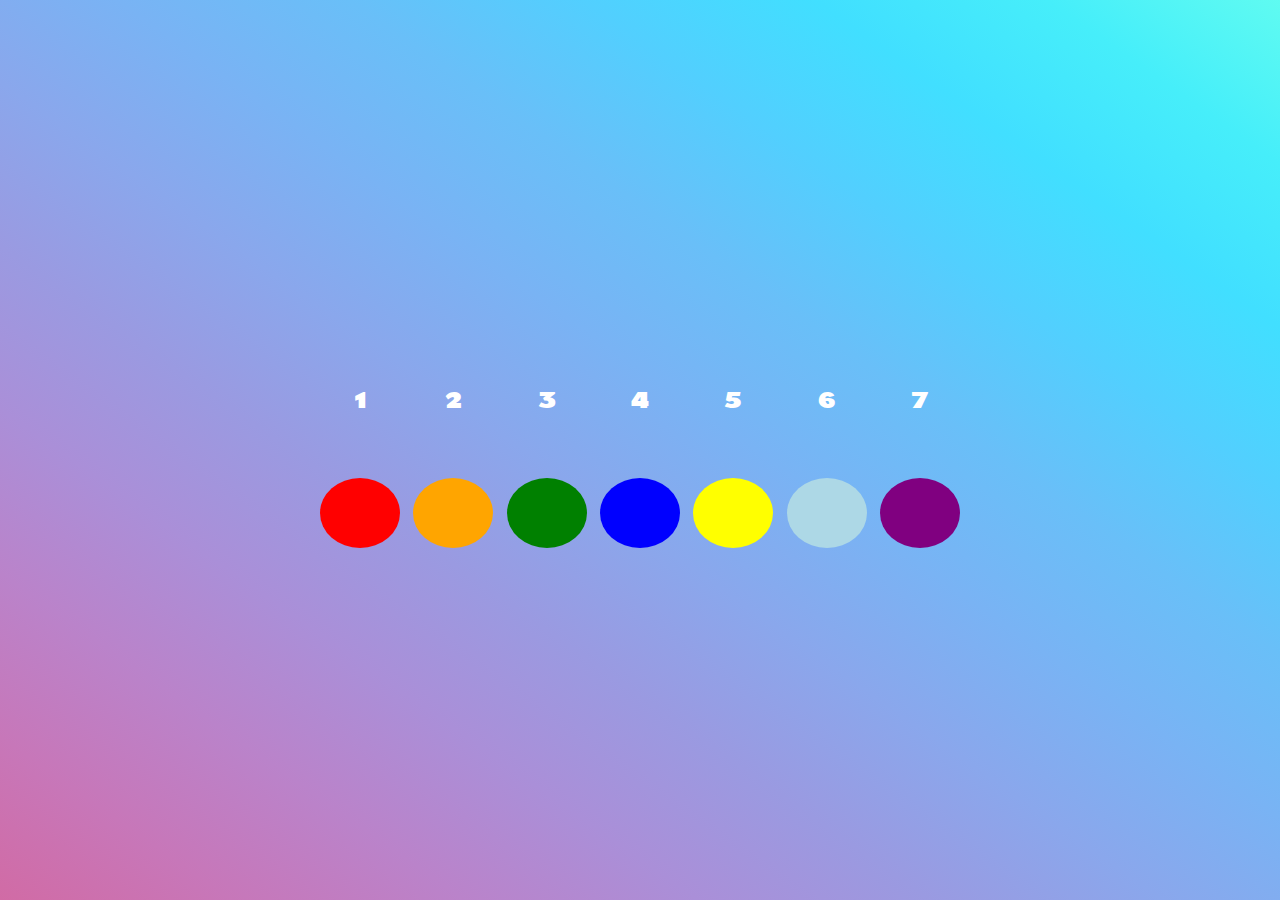
==== index.html @ 0e76b6fe "Initial commit" ====
<!DOCTYPE html>
<html lang="en">
<head>
    <meta charset="UTF-8">
    <meta name="viewport" content="width=device-width, initial-scale=1.0">
    <link rel="stylesheet" href="style.css">
    <link rel="stylesheet" href="media.css">
    <title>Document</title>
</head>
<body>
    <div class="box">
        <div class="won">Você ganhou !</div>
        <div class="labels">
            <div class="label">1</div>
            <div class="label">2</div>
            <div class="label">3</div>
            <div class="label">4</div>
            <div class="label">5</div>
            <div class="label">6</div>
            <div class="label">7</div>
        </div>
        <div class="container">
        </div>
    </div>
    
    <script src="index.js"></script>
</body>
</html>
---- style.css ----
@import url('https://fonts.googleapis.com/css2?family=Rammetto+One&display=swap');

:root {
    --bg-vermelho: red;
    --hover-vermelho: rgba(255, 0, 0, 0.7);
    --bg-laranja: orange;
    --hover-laranja: rgb(255, 165, 0, 0.7);
    --bg-amarelo: yellow;
    --hover-amarelo: rgb(255, 255, 0, 0.7);
    --bg-verde: green;
    --hover-verde: rgb(0, 128, 0, 0.7);
    --bg-azul: lightblue;
    --hover-azul: rgb(173, 216, 230, 0.7);
    --bg-anil: blue;
    --hover-anil: rgb(0, 0, 255, 0.7);
    --bg-violeta: purple;
    --hover-violeta: rgb(128, 0, 128, 0.7);

    --bg-body: linear-gradient(to right top, #d16ba5, #c777b9, #ba83ca, #aa8fd8, #9a9ae1, #8aa7ec, #79b3f4, #69bff8, #52cffe, #41dfff, #46eefa, #5ffbf1);

    --font-base: 'Rammetto One', sans-serif;;
}

* {
    margin: 0;
    padding: 0;
    box-sizing: border-box;
}

body {
    background-image: var(--bg-body);
    height: 100vh;
    display: flex;
    align-items: center;
    justify-content: center;
    font-family: var(--font-base);
    color: white;
}

.won {
    color: gold;
    font-weight: bold;
    font-size: 36px;
    padding-bottom: 50px;
    opacity: 0;
}

.won-text {
    animation: won-text 1s;
}

@keyframes won-text {
    0% {
        opacity: 1;
    }
    25% {
        opacity: .75;
    }
    50% {
        opacity: .5;
    }
    75% {
        opacity: .25;
    }
    100% {
        opacity: 0;
    }
}

.container, .labels  {
    height: 20vh;
    width: 50%;
    display: flex;
    justify-content: space-between;
    align-items: center;
}

.labels {
    height: 5vh;
}

.box {
    display: flex;
    flex-direction: column;
    justify-content: center;
    align-items: center;
    height: 80vh;
    width: 100%;
}

.label {
    width: 80px;
    text-align: center;
    font-size: 20px;
}

.rainbow {
   height: 70px;
   width: 80px;
   
   display: flex;
   justify-content: center;
   align-items: center;

   border-radius: 50%;
}

.button {
    border-style: none;
    width: 100px;
    height: 30px;
    border-radius: 10px;
    background-color: white;
    color: black;
    text-align: center;
    font-family: var(--font-base);
    visibility: hidden;
    -webkit-box-shadow: 1px 1px 23px 2px rgba(0,0,0,0.5);
    -moz-box-shadow: 1px 1px 23px 2px rgba(0,0,0,0.5);
    box-shadow: 1px 1px 23px 2px rgba(0,0,0,0.5);
}

.button:hover {
    background-color: rgba(255, 255, 255, 0.668);
}

.roll-out-left {
	animation: roll-out-left 0.6s ease-in both;
    visibility: visible;
}

.roll-out-left-reverse {
	animation: roll-out-left 0.6s ease-in reverse both;
    visibility: visible;
}

@keyframes roll-out-left {
    0% {
      transform: translateX(0) rotate(0deg);
      opacity: 1;
    }
    100% {
      transform: translateX(-1000px) rotate(-540deg);
      opacity: 0;
    }
}

@keyframes roll-out-left-reverse {
    0% {
      transform: translateX(0) rotate(0deg);
      opacity: 1;
    }
    100% {
      transform: translateX(-1000px) rotate(-540deg);
      opacity: 0;
    }
}

.vermelho {
    background-color: var(--bg-vermelho);
}

.vermelho:hover {
    background-color: var(--hover-vermelho);
}

.laranja {
    background-color: var(--bg-laranja);
}

.laranja:hover {
    background-color: var(--hover-laranja);
}

.amarelo {
    background-color: var(--bg-amarelo);
}

.amarelo:hover {
    background-color: var(--hover-amarelo);
}

.verde {
    background-color: var(--bg-verde);
}

.verde:hover {
    background-color: var(--hover-verde);
}

.azul {
    background-color: var(--bg-azul);
}

.azul:hover {
    background-color: var(--hover-azul);
}

.anil {
    background-color: var(--bg-anil);
}

.anil:hover {
    background-color: var(--hover-anil);
}

.violeta {
    background-color: var(--bg-violeta);
}

.violeta:hover {
    background-color: var(--hover-violeta);
}
---- media.css ----
@media(max-width: 1200px) {
    .labels {
        padding-bottom: 30px;
    }
    
    .container, .labels {
        width: 80%;
    }
}


@media(max-width: 768px) {
    .container, .labels {
        width: 99%;
    }
}

@media(max-width: 576px) {
    .rainbow {
        gap: 10px;
        height: 40px;
        width: 50px;
    }
}
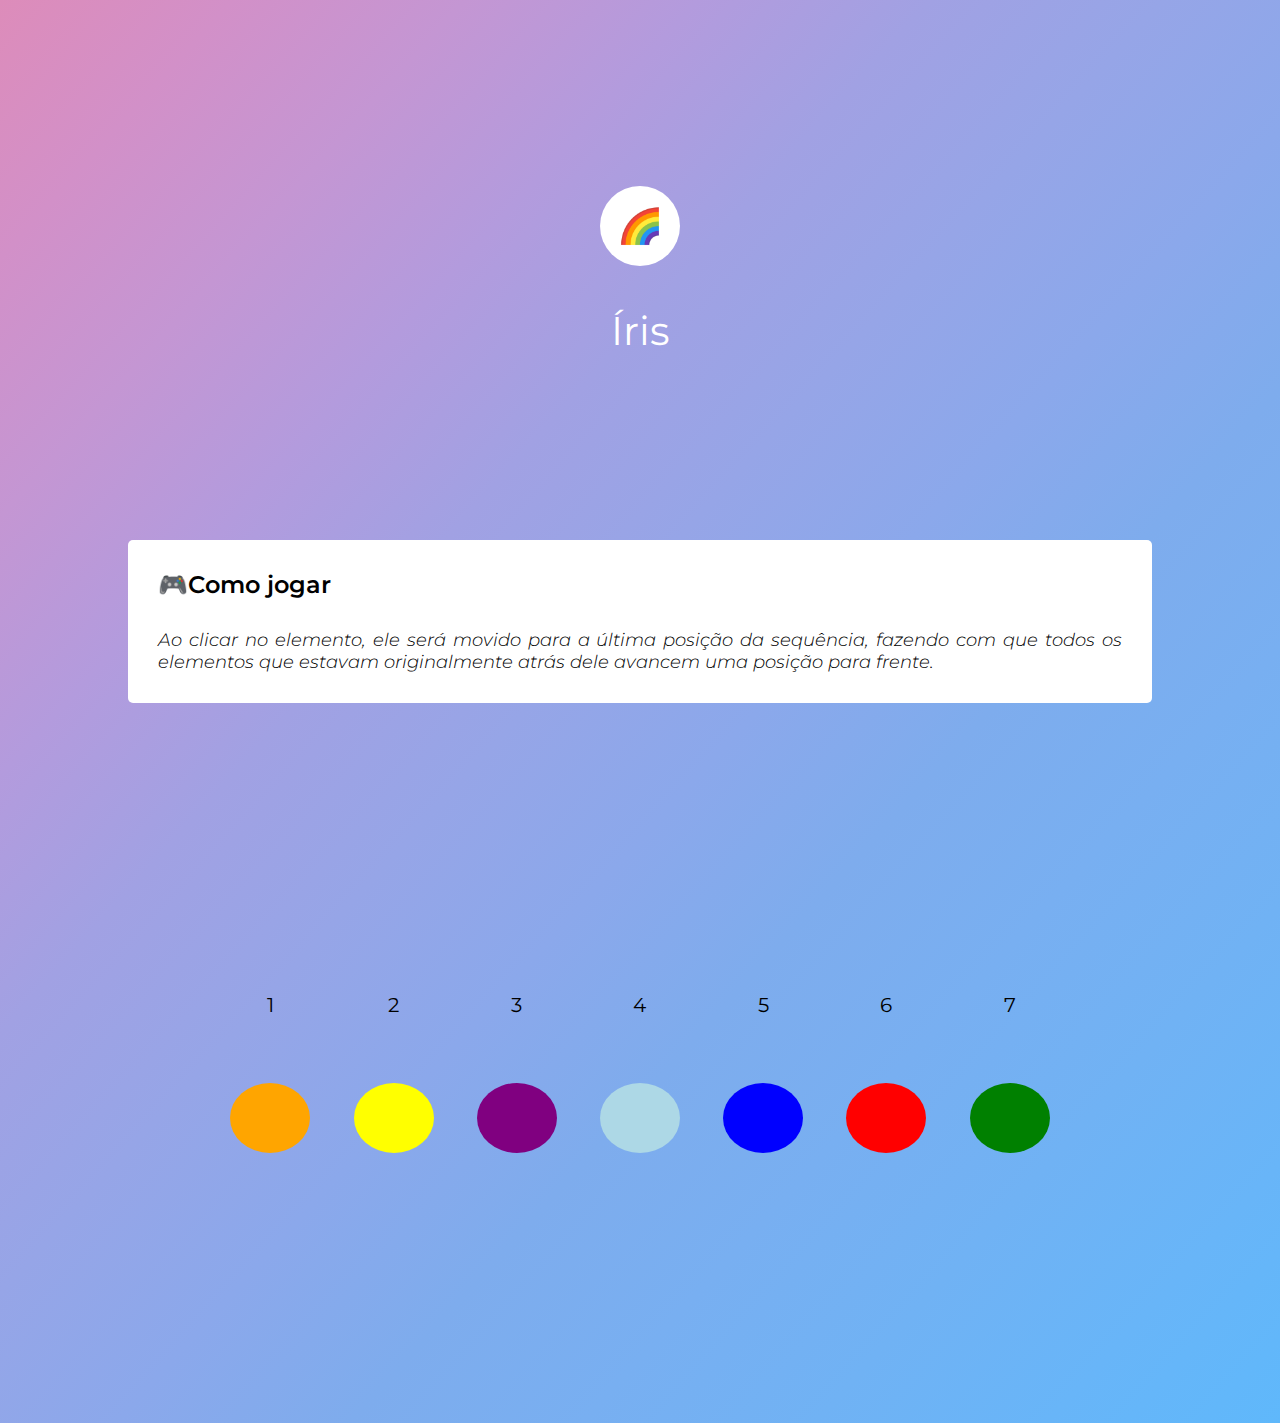
==== commit a0339f15: "mexendo na estrutura" ====
--- a/index.html
+++ b/index.html
@@ -3,26 +3,44 @@
 <head>
     <meta charset="UTF-8">
     <meta name="viewport" content="width=device-width, initial-scale=1.0">
-    <link rel="stylesheet" href="style.css">
-    <link rel="stylesheet" href="media.css">
-    <title>Document</title>
+    <link rel="shortcut icon" type="imagex/png" href="./src/imgs/Arcoiris-Transparent.ico">
+    <link rel="stylesheet" href="./src/css/style.css">
+    <link rel="stylesheet" href="./src/css/media.css">
+    <title>Íris Game</title>
 </head>
 <body>
-    <div class="box">
-        <div class="won">Você ganhou !</div>
-        <div class="labels">
-            <div class="label">1</div>
-            <div class="label">2</div>
-            <div class="label">3</div>
-            <div class="label">4</div>
-            <div class="label">5</div>
-            <div class="label">6</div>
-            <div class="label">7</div>
+    <header>
+        <div class="logo">
+            <img src="./src/imgs/Arcoiris-Transparent.png" alt="Logo">
         </div>
-        <div class="container">
+        <h1>Íris</h1>
+    </header>
+
+    <main>
+        <div>
+            <ul>
+                <li>Como jogar</li>
+            </ul>
+            <p>
+                Ao clicar no elemento, ele será movido para a última posição da sequência, fazendo com que todos os elementos que estavam originalmente atrás dele avancem uma posição para frente.
+            </p>
         </div>
-    </div>
+        <div class="box">
+            <div class="won">Você ganhou !</div>
+            <div class="labels">
+                <div class="label">1</div>
+                <div class="label">2</div>
+                <div class="label">3</div>
+                <div class="label">4</div>
+                <div class="label">5</div>
+                <div class="label">6</div>
+                <div class="label">7</div>
+            </div>
+            <div class="container">
+            </div>
+        </div>
+    </main>
     
-    <script src="index.js"></script>
+    <script src="./src/js/index.js"></script>
 </body>
 </html>--- a/src/css/style.css
+++ b/src/css/style.css
@@ -0,0 +1,291 @@
+@import url('https://fonts.googleapis.com/css2?family=Montserrat:ital,wght@0,100;0,200;0,400;0,500;0,600;0,700;1,100;1,200;1,300;1,400;1,500;1,600&display=swap');
+@import url('https://fonts.googleapis.com/css2?family=Rammetto+One&display=swap');
+
+:root {
+    --bg-vermelho: red;
+    --hover-vermelho: rgba(255, 0, 0, 0.7);
+    --bg-laranja: orange;
+    --hover-laranja: rgb(255, 165, 0, 0.7);
+    --bg-amarelo: yellow;
+    --hover-amarelo: rgb(255, 255, 0, 0.7);
+    --bg-verde: green;
+    --hover-verde: rgb(0, 128, 0, 0.7);
+    --bg-azul: lightblue;
+    --hover-azul: rgb(173, 216, 230, 0.7);
+    --bg-anil: blue;
+    --hover-anil: rgb(0, 0, 255, 0.7);
+    --bg-violeta: purple;
+    --hover-violeta: rgb(128, 0, 128, 0.7);
+
+    --bg-body: linear-gradient(to right bottom, #dd8cba, #d290c8, #c496d3, #b39bdd, #a1a1e3, #96a5e7, #8ba8eb, #7eaced, #78aff1, #70b2f4, #68b5f8, #5fb8fb);
+
+    --font-base: 'Rammetto One', sans-serif;;
+}
+
+* {
+    margin: 0;
+    padding: 0;
+    box-sizing: border-box;
+}
+
+body {
+    background-image: linear-gradient(to right bottom, #dd8cba, #d290c8, #c496d3, #b39bdd, #a1a1e3, #96a5e7, #8ba8eb, #7eaced, #78aff1, #70b2f4, #68b5f8, #5fb8fb);
+    height: 100vh;
+    font-family: 'Montserrat', sans-serif;
+    height: 100%;
+}
+
+.logo {
+    height: 80px;
+    width: 80px;
+    border-radius: 50%;
+    background-color: white;
+    display: flex;
+    align-items: center;
+    justify-content: center;
+}
+
+.logo img {
+    width: 40px;
+    height: 40px;
+}
+
+header {
+    height: 60vh;
+    display: flex;
+    justify-content: center;
+    align-items: center;
+    flex-direction: column;
+    gap: 40px;
+}
+
+h1 {
+    font-size: 40px;
+    color: white;
+    font-weight: 400;
+}
+
+main {
+    display: flex;
+    justify-content: center;
+    align-items: center;
+    flex-direction: column;
+}
+
+main div {
+    width: 80%;
+    background-color: white;
+    border-radius: 5px;
+}
+
+main div ul {
+    padding: 30px;
+    font-size: 24px;
+    font-weight: bold;
+    list-style-position: inside;
+    font-weight: 600;
+}
+
+::marker {
+    content: '🎮';
+}
+
+main div p {
+    padding: 0 30px 30px 30px;
+    font-size: 18px;
+    text-align: justify;
+    font-style: italic;
+    font-weight: 300;
+}
+
+@media(max-width: 768px) {
+    main div {
+        width: 90%;
+    }
+}
+
+@media(max-width: 576px) {
+    main div {
+        width: 97%;
+    }
+}
+
+.won {
+    color: gold;
+    font-weight: bold;
+    font-size: 36px;
+    padding-bottom: 50px;
+    opacity: 0;
+    background-color: transparent;
+    text-align: center;
+}
+
+.won-text {
+    animation: won-text 1s;
+}
+
+@keyframes won-text {
+    0% {
+        opacity: 1;
+    }
+    25% {
+        opacity: .75;
+    }
+    50% {
+        opacity: .5;
+    }
+    75% {
+        opacity: .25;
+    }
+    100% {
+        opacity: 0;
+    }
+}
+
+.container, .labels  {
+    height: 20vh;
+    width: 80%;
+    display: flex;
+    justify-content: space-between;
+    align-items: center;
+    background-color: transparent;
+}
+
+.labels {
+    height: 5vh;
+}
+
+.box {
+    display: flex;
+    flex-direction: column;
+    justify-content: center;
+    align-items: center;
+    height: 80vh;
+    width: 80%;
+    background-color: transparent;
+}
+
+.label {
+    background-color: transparent;
+    width: 80px;
+    text-align: center;
+    font-size: 20px;
+}
+
+.rainbow {
+   height: 70px;
+   width: 80px;
+   
+   display: flex;
+   justify-content: center;
+   align-items: center;
+
+   border-radius: 50%;
+}
+
+.button {
+    border-style: none;
+    width: 100px;
+    height: 30px;
+    border-radius: 10px;
+    background-color: white;
+    color: black;
+    text-align: center;
+    font-family: var(--font-base);
+    visibility: hidden;
+    -webkit-box-shadow: 1px 1px 23px 2px rgba(0,0,0,0.5);
+    -moz-box-shadow: 1px 1px 23px 2px rgba(0,0,0,0.5);
+    box-shadow: 1px 1px 23px 2px rgba(0,0,0,0.5);
+}
+
+.button:hover {
+    background-color: rgba(255, 255, 255, 0.668);
+}
+
+.roll-out-left {
+	animation: roll-out-left 0.6s ease-in both;
+    visibility: visible;
+}
+
+.roll-out-left-reverse {
+	animation: roll-out-left 0.6s ease-in reverse both;
+    visibility: visible;
+}
+
+@keyframes roll-out-left {
+    0% {
+      transform: translateX(0) rotate(0deg);
+      opacity: 1;
+    }
+    100% {
+      transform: translateX(-1000px) rotate(-540deg);
+      opacity: 0;
+    }
+}
+
+@keyframes roll-out-left-reverse {
+    0% {
+      transform: translateX(0) rotate(0deg);
+      opacity: 1;
+    }
+    100% {
+      transform: translateX(-1000px) rotate(-540deg);
+      opacity: 0;
+    }
+}
+
+.vermelho {
+    background-color: var(--bg-vermelho);
+}
+
+.vermelho:hover {
+    background-color: var(--hover-vermelho);
+}
+
+.laranja {
+    background-color: var(--bg-laranja);
+}
+
+.laranja:hover {
+    background-color: var(--hover-laranja);
+}
+
+.amarelo {
+    background-color: var(--bg-amarelo);
+}
+
+.amarelo:hover {
+    background-color: var(--hover-amarelo);
+}
+
+.verde {
+    background-color: var(--bg-verde);
+}
+
+.verde:hover {
+    background-color: var(--hover-verde);
+}
+
+.azul {
+    background-color: var(--bg-azul);
+}
+
+.azul:hover {
+    background-color: var(--hover-azul);
+}
+
+.anil {
+    background-color: var(--bg-anil);
+}
+
+.anil:hover {
+    background-color: var(--hover-anil);
+}
+
+.violeta {
+    background-color: var(--bg-violeta);
+}
+
+.violeta:hover {
+    background-color: var(--hover-violeta);
+}
--- a/src/css/media.css
+++ b/src/css/media.css
@@ -0,0 +1,28 @@
+@media(max-width: 1200px) {
+    .labels {
+        padding-bottom: 30px;
+    }
+}
+
+
+@media(max-width: 768px) {
+    .box {
+        width: 90%;
+    }
+
+    .container, .labels {
+        width: 99%;
+    }
+}
+
+@media(max-width: 576px) {
+    .rainbow {
+        gap: 10px;
+        height: 40px;
+        width: 50px;
+    }
+
+    .box {
+        width: 97%;
+    }
+}